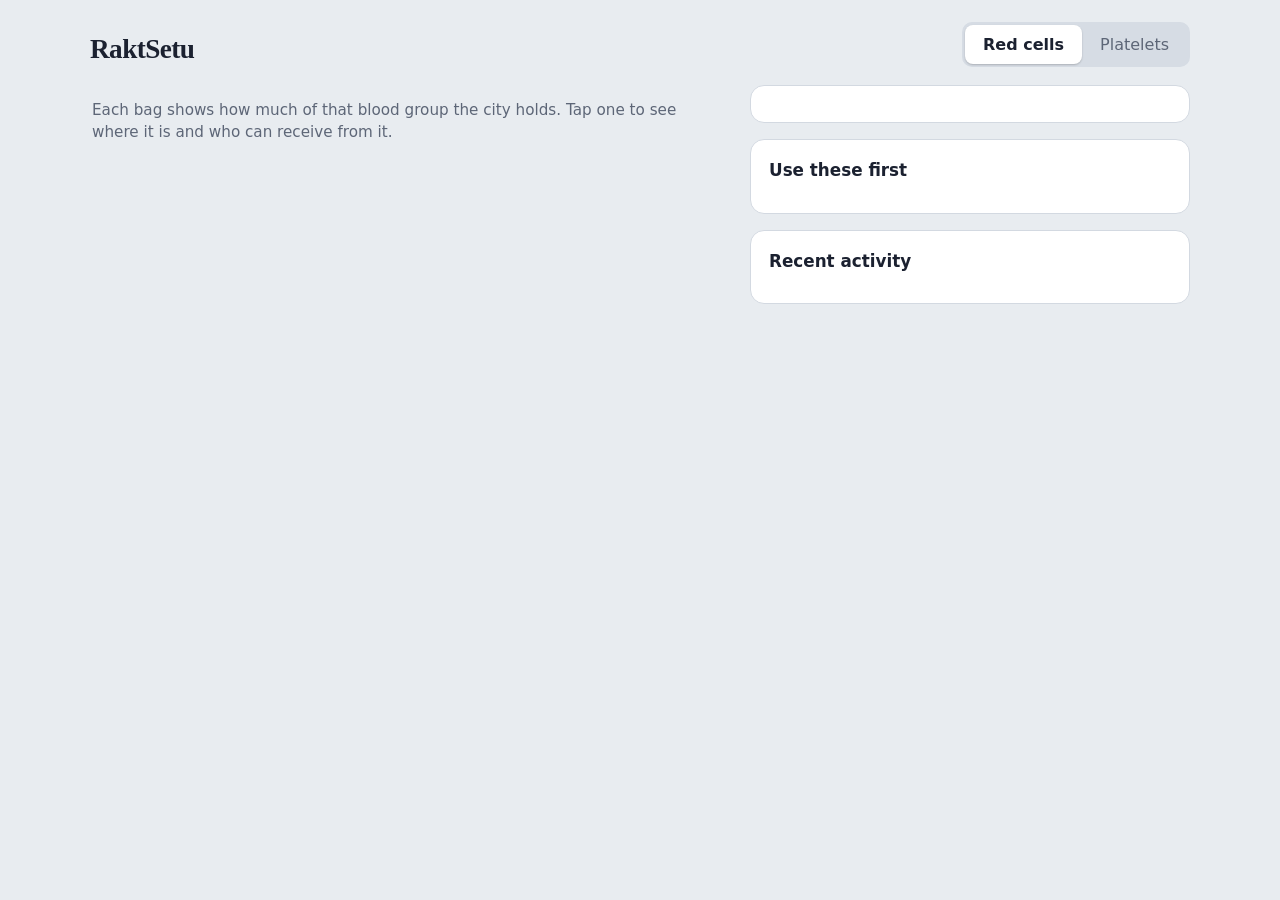
==== raktsetu/web/index.html @ bd55f9c9 "feat: phase 1 - compat engine, inventory, CLI and web UI" ====
<!doctype html>
<html lang="en"><head><meta charset="utf-8"><meta name="viewport" content="width=device-width,initial-scale=1">
<title>RaktSetu</title>
<style>
:root{--ground:#e8ecf0;--panel:#fff;--ink:#1b2130;--soft:#5d6677;--line:#d3d9e1;--blood:#b3122b;--blood-bg:#f8dde1;--amber:#a86a00;--amber-bg:#fbebc9;--ok:#0f6e5f;--focus:#2154d1;--liquid:var(--blood)}
body.plt{--liquid:#e0a21b}
*{box-sizing:border-box}
body{margin:0;background:var(--ground);color:var(--ink);font:16px/1.45 "Segoe UI",system-ui,-apple-system,sans-serif}
.wrap{max-width:1180px;margin:0 auto;padding:0 clamp(16px,4vw,40px)}
header{display:flex;flex-wrap:wrap;gap:12px 28px;align-items:end;justify-content:space-between;padding-top:22px;padding-bottom:18px}
.mark{font:700 1.7rem/1 Georgia,serif;letter-spacing:-.02em;margin:0}
.date{color:var(--soft);margin:4px 0 0;font-size:.95rem}
.seg{display:inline-flex;background:#d6dce4;border-radius:10px;padding:3px}
.seg button{border:0;background:none;padding:8px 18px;border-radius:8px;font:inherit;color:var(--soft);cursor:pointer}
.seg button[aria-pressed=true]{background:#fff;color:var(--ink);font-weight:600;box-shadow:0 1px 2px #0003}
main{display:grid;grid-template-columns:minmax(0,1.45fr) minmax(300px,1fr);gap:22px;padding-bottom:48px;align-items:start}
.bags{display:grid;grid-template-columns:repeat(4,1fr);gap:14px}
.bag{position:relative;aspect-ratio:3/4;border:2px solid var(--ink);border-radius:18px 18px 28px 28px;background:#fff;overflow:hidden;cursor:pointer;padding:0;display:grid;place-items:center;font:inherit;color:inherit;transition:transform .15s}
.bag:hover{transform:translateY(-3px)}
.bag::before{content:"";position:absolute;top:0;left:50%;width:30px;height:11px;margin-left:-15px;background:var(--ink);border-radius:0 0 7px 7px;z-index:2}
.fill{position:absolute;left:0;right:0;bottom:0;background:var(--liquid);opacity:.88;transition:height .6s cubic-bezier(.2,.8,.2,1)}
.fill::before{content:"";position:absolute;left:0;right:0;top:-7px;height:14px;background:var(--liquid);opacity:.88;border-radius:50%}
.label{position:relative;z-index:1;width:74%;background:#fff;border:1.5px solid var(--ink);border-radius:6px;padding:8px 6px 7px;text-align:center}
.label b{display:block;font:700 2.1rem/1 Rockwell,"Roboto Slab",Cambria,Georgia,serif}
.label b sup{font-size:.55em;vertical-align:.5em;margin-left:1px}
.label span{font-size:.85rem;color:var(--soft)}
.bag.low .label span{color:var(--blood);font-weight:700}
.bag.zero{border-style:dashed;background:repeating-linear-gradient(135deg,#fff 0 9px,#f4e6e8 9px 18px)}
.bag.zero .label span{color:var(--blood);font-weight:700}
.bag[aria-pressed=true]{outline:4px solid var(--focus);outline-offset:3px}
button:focus-visible,select:focus-visible,input:focus-visible{outline:3px solid var(--focus);outline-offset:2px}
.hint{color:var(--soft);margin:14px 2px 0;font-size:.95rem}
.side{display:grid;gap:16px}
.card{background:var(--panel);border:1px solid var(--line);border-radius:14px;padding:18px}
h2{font-size:1.05rem;margin:0 0 12px}
.empty{color:var(--soft);margin:0}
.row{display:flex;gap:12px;align-items:center;width:100%;text-align:left;border:0;background:none;font:inherit;color:inherit;padding:8px 6px;border-radius:8px;cursor:pointer}
.row:hover{background:#f2f4f7}
.days{flex:none;min-width:52px;text-align:center;font-weight:700;font-size:.85rem;padding:3px 8px;border-radius:99px;background:var(--amber-bg);color:var(--amber)}
.days.hot{background:var(--blood-bg);color:var(--blood)}
.row small{display:block;color:var(--soft)}
.detail h3{margin:0;font:700 2.3rem/1 Rockwell,Cambria,Georgia,serif}
.detail h3 sup{font-size:.55em}
.sub{color:var(--soft);margin:2px 0 14px}
.bank{display:grid;grid-template-columns:1fr 90px 28px;gap:10px;align-items:center;padding:5px 0;font-size:.95rem}
.meter{height:8px;background:#e6eaef;border-radius:4px;overflow:hidden}.meter i{display:block;height:100%;background:var(--liquid)}
.bank b{text-align:right}.bank b.z{color:var(--blood)}
.chips{display:flex;flex-wrap:wrap;gap:6px;margin:6px 0 16px}
.chip{border:1.5px solid var(--line);background:#fff;border-radius:99px;padding:3px 12px;font:600 .95rem Rockwell,Cambria,Georgia,serif;cursor:pointer}
.chip.exact{border-color:var(--ink)}.chip.univ{border-style:dashed}
.chip:hover{background:#f2f4f7}
.label2{font-weight:600;font-size:.92rem;margin:0}
.note{color:var(--soft);font-size:.85rem;margin:2px 0 0}
form{display:flex;flex-wrap:wrap;gap:8px;align-items:center;margin-top:8px}
select,input{font:inherit;border:1px solid var(--line);border-radius:8px;padding:8px;background:#fff;color:var(--ink)}
select{flex:1 1 160px}
.qty{display:flex;align-items:center;border:1px solid var(--line);border-radius:8px;overflow:hidden}
.qty button{border:0;background:#f2f4f7;width:34px;height:38px;font-size:1.2rem;cursor:pointer}
.qty input{width:48px;border:0;text-align:center;border-radius:0;padding:8px 0}
.go{flex:1 1 100%;border:0;background:var(--ink);color:#fff;font:inherit;font-weight:600;padding:11px;border-radius:8px;cursor:pointer}
.go:hover{background:#2c3550}
.log{list-style:none;margin:0;padding:0;font-size:.9rem;display:grid;gap:8px}
.log small{display:block;color:var(--soft)}
#toast{position:fixed;left:50%;bottom:24px;transform:translate(-50%,90px);background:var(--ink);color:#fff;padding:11px 18px;border-radius:10px;transition:transform .3s;max-width:90vw;z-index:9}
#toast.on{transform:translate(-50%,0)}#toast.err{background:var(--blood)}
@media(max-width:860px){main{grid-template-columns:1fr}.bags{grid-template-columns:repeat(2,1fr)}}
@media(prefers-reduced-motion:reduce){*{transition:none!important}}
</style></head>
<body>
<div class="wrap"><header>
  <div><h1 class="mark">RaktSetu</h1><p class="date" id="date"></p></div>
  <div class="seg" role="group" aria-label="Blood component">
    <button id="c-RBC" aria-pressed="true">Red cells</button><button id="c-PLT" aria-pressed="false">Platelets</button>
  </div>
</header>
<main>
  <section><div class="bags" id="bags"></div>
    <p class="hint" id="hint">Each bag shows how much of that blood group the city holds. Tap one to see where it is and who can receive from it.</p></section>
  <aside class="side">
    <div class="card detail" id="detail"></div>
    <div class="card"><h2>Use these first</h2><div id="exp"></div></div>
    <div class="card"><h2>Recent activity</h2><ul class="log" id="log"></ul></div>
  </aside>
</main></div>
<div id="toast" role="status"></div>
<script>
const $=s=>document.querySelector(s);
const esc=t=>String(t).replace(/[&<>"]/g,c=>({"&":"&amp;","<":"&lt;",">":"&gt;",'"':"&quot;"}[c]));
const G=g=>g.slice(0,-1)+"<sup>"+(g.endsWith("+")?"+":"\u2212")+"</sup>";
const NAME={RBC:"red cells",PLT:"platelets"};
const ACT={ADD_UNITS:"Stock added",SEED:"Demo data loaded",EXPIRE_SWEEP:"Expired units cleared"};
let S,comp="RBC",sel=null;

async function load(){S=await (await fetch("/api/state")).json();render()}
const total=g=>Object.values(S.stock[comp][g]).reduce((a,b)=>a+b,0);

function render(){
  document.body.classList.toggle("plt",comp==="PLT");
  $("#c-RBC").setAttribute("aria-pressed",comp==="RBC");$("#c-PLT").setAttribute("aria-pressed",comp==="PLT");
  $("#date").textContent=new Date(S.today+"T00:00").toLocaleDateString("en-IN",{weekday:"long",day:"numeric",month:"long",year:"numeric"})+". Demo data, fictional banks.";
  const max=Math.max(1,...S.groups.map(total));
  $("#bags").innerHTML=S.groups.map(g=>{const n=total(g),h=n?Math.max(14,n/max*88):0;
    return `<button class="bag ${n===0?"zero":n<=2?"low":""}" data-g="${g}" aria-pressed="${sel===g}" aria-label="${g}, ${n} units">
      <div class="fill" style="height:${h}%"></div>
      <div class="label"><b>${G(g)}</b><span>${n===0?"None left":n<=2?n+" left":n+" units"}</span></div></button>`}).join("");
  $("#exp").innerHTML=S.expiring.length?S.expiring.map((r,i)=>{const d=Math.round((new Date(r.expires_on)-new Date(S.today))/864e5);
    return `<button class="row" data-i="${i}"><span class="days ${d<=1?"hot":""}">${d===0?"today":d+" day"+(d>1?"s":"")}</span>
      <span>${r.n} \u00d7 ${G(r.blood_group)} ${NAME[r.component]}<small>${esc(r.bank)}</small></span></button>`}).join(""):'<p class="empty">Nothing expires in the next 3 days.</p>';
  $("#log").innerHTML=S.audit.map(a=>`<li>${ACT[a.action]||esc(a.action)}<small>${esc(a.detail)}</small></li>`).join("");
  detail();
}

function detail(){
  const el=$("#detail");
  if(!sel){el.innerHTML='<h2>Pick a blood group</h2><p class="empty">Tap a bag to see which banks hold it, who can receive from it, and to add stock.</p>';return}
  const per=S.stock[comp][sel],n=total(sel),mx=Math.max(1,...Object.values(per));
  const from=S.receive_from[comp][sel];
  el.innerHTML=`<h3>${G(sel)}</h3><p class="sub">${n} unit${n===1?"":"s"} of ${NAME[comp]} across ${Object.values(per).filter(x=>x).length} of ${S.banks.length} banks</p>
  ${S.banks.map(b=>`<div class="bank"><span>${esc(b.name)}</span><span class="meter"><i style="width:${per[b.id]/mx*100}%"></i></span><b class="${per[b.id]?"":"z"}">${per[b.id]}</b></div>`).join("")}
  <p class="label2" style="margin-top:16px">A ${G(sel)} patient can receive from</p>
  <div class="chips">${from.map((g,i)=>`<button class="chip ${i===0?"exact":g==="O-"&&comp==="RBC"?"univ":""}" data-g="${g}" title="${i===0?"Exact match, best choice":g==="O-"&&comp==="RBC"?"Universal donor: save for those who need it":"Substitute"}">${G(g)}</button>`).join("")}</div>
  <p class="note">Best match first. O\u2212 is the universal donor, so it is listed last on purpose.</p>
  <p class="label2" style="margin-top:16px">Add ${G(sel)} ${NAME[comp]}</p>
  <form id="add"><select id="bank">${S.banks.map(b=>`<option value="${b.id}">${esc(b.name)}</option>`).join("")}</select>
    <div class="qty"><button type="button" data-d="-1" aria-label="Fewer">\u2212</button><input id="qty" type="number" min="1" max="50" value="1" aria-label="Quantity"><button type="button" data-d="1" aria-label="More">+</button></div>
    <button class="go">Add to stock</button></form>`;
}

function toast(m,err){const t=$("#toast");t.textContent=m;t.className="on"+(err?" err":"");clearTimeout(t.h);t.h=setTimeout(()=>t.className="",3200)}

document.addEventListener("click",e=>{
  const t=e.target.closest("button");if(!t)return;
  if(t.id==="c-RBC"||t.id==="c-PLT"){comp=t.id.slice(2);return render()}
  if(t.dataset.g){sel=t.dataset.g;return render()}
  if(t.classList.contains("row")){const r=S.expiring[t.dataset.i];comp=r.component;sel=r.blood_group;return render()}
  if(t.dataset.d){const q=$("#qty");q.value=Math.min(50,Math.max(1,+q.value+ +t.dataset.d))}
});
document.addEventListener("submit",async e=>{
  e.preventDefault();
  const res=await fetch("/api/add",{method:"POST",body:JSON.stringify({bank_id:$("#bank").value,group:sel,component:comp,qty:$("#qty").value})});
  const d=await res.json();
  if(!res.ok)return toast(d.error,true);
  const q=$("#qty").value;await load();
  toast(`Added ${q} \u00d7 ${sel} ${NAME[comp]} to ${d.bank}. Expires ${new Date(d.expires).toLocaleDateString("en-IN",{day:"numeric",month:"short"})}.`);
});
load();
</script></body></html>
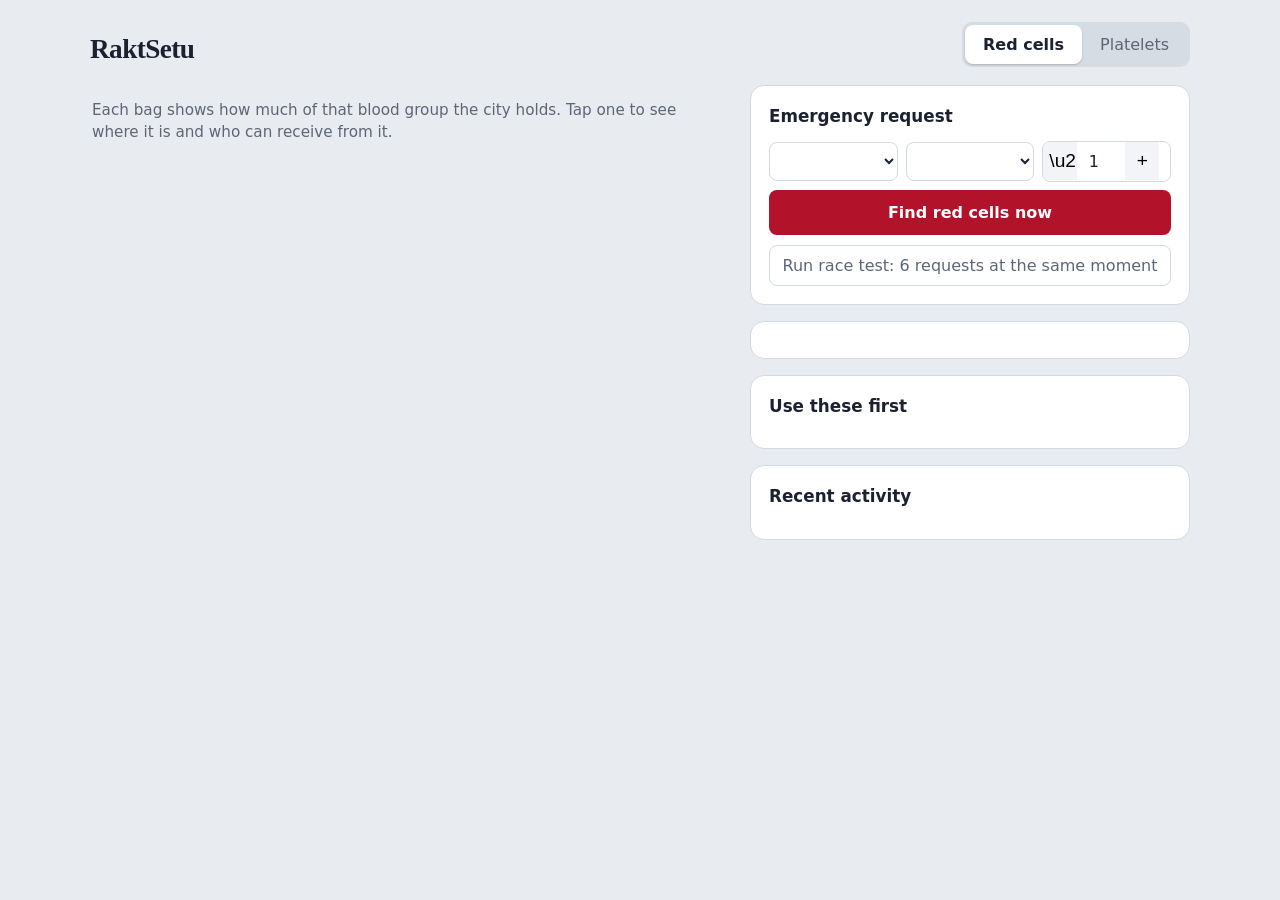
==== commit df15ef8d: "feat: phase 3 - emergency routing, atomic reservation, race test" ====
--- a/raktsetu/web/index.html
+++ b/raktsetu/web/index.html
@@ -63,6 +63,12 @@
 .log small{display:block;color:var(--soft)}
 #toast{position:fixed;left:50%;bottom:24px;transform:translate(-50%,90px);background:var(--ink);color:#fff;padding:11px 18px;border-radius:10px;transition:transform .3s;max-width:90vw;z-index:9}
 #toast.on{transform:translate(-50%,0)}#toast.err{background:var(--blood)}
+.go.red{background:var(--blood)}.go.red:hover{background:#8f0e22}
+.req select,.req .qty{flex:1 1 120px}
+.res{margin-top:14px;border-top:1px solid var(--line);padding-top:12px}
+.res h3{font-size:1.05rem;margin:0 0 4px}.res ul{margin:6px 0 10px;padding-left:18px;color:var(--soft);font-size:.92rem}
+.two{display:flex;gap:8px;flex-wrap:wrap}.two button,.ghost{border:1px solid var(--line);background:#fff;border-radius:8px;padding:8px 12px;font:inherit;cursor:pointer}
+.two button:hover,.ghost:hover{background:#f2f4f7}.ghost{margin-top:10px;width:100%;color:var(--soft)}
 @media(max-width:860px){main{grid-template-columns:1fr}.bags{grid-template-columns:repeat(2,1fr)}}
 @media(prefers-reduced-motion:reduce){*{transition:none!important}}
 </style></head>
@@ -77,6 +83,12 @@
   <section><div class="bags" id="bags"></div>
     <p class="hint" id="hint">Each bag shows how much of that blood group the city holds. Tap one to see where it is and who can receive from it.</p></section>
   <aside class="side">
+    <div class="card req"><h2>Emergency request</h2>
+      <form id="rf"><select id="rh" aria-label="Hospital"></select><select id="rg" aria-label="Blood group"></select>
+      <div class="qty"><button type="button" data-q="-1" aria-label="Fewer">\u2212</button><input id="rq" type="number" min="1" max="10" value="1" aria-label="Units"><button type="button" data-q="1" aria-label="More">+</button></div>
+      <button class="go red">Find <span id="rc">red cells</span> now</button></form>
+      <div id="rres"></div>
+      <button class="ghost" id="race">Run race test: 6 requests at the same moment</button></div>
     <div class="card detail" id="detail"></div>
     <div class="card"><h2>Use these first</h2><div id="exp"></div></div>
     <div class="card"><h2>Recent activity</h2><ul class="log" id="log"></ul></div>
@@ -107,7 +119,7 @@
     return `<button class="row" data-i="${i}"><span class="days ${d<=1?"hot":""}">${d===0?"today":d+" day"+(d>1?"s":"")}</span>
       <span>${r.n} \u00d7 ${G(r.blood_group)} ${NAME[r.component]}<small>${esc(r.bank)}</small></span></button>`}).join(""):'<p class="empty">Nothing expires in the next 3 days.</p>';
   $("#log").innerHTML=S.audit.map(a=>`<li>${ACT[a.action]||esc(a.action)}<small>${esc(a.detail)}</small></li>`).join("");
-  detail();
+  detail();fillReq();
 }
 
 function detail(){
@@ -128,8 +140,14 @@
 
 function toast(m,err){const t=$("#toast");t.textContent=m;t.className="on"+(err?" err":"");clearTimeout(t.h);t.h=setTimeout(()=>t.className="",3200)}
 
-document.addEventListener("click",e=>{
+document.addEventListener("click",async e=>{
   const t=e.target.closest("button");if(!t)return;
+  if(t.dataset.q){const q=$("#rq");q.value=Math.min(10,Math.max(1,+q.value+ +t.dataset.q));return}
+  if(t.dataset.act){const[ok,d]=await post("/api/request/"+t.dataset.act,{request_id:t.dataset.rid});if(!ok)return toast(d.error,true);
+    $("#rres").innerHTML="";await load();return toast(t.dataset.act==="issue"?"Marked as issued.":"Reservation cancelled, units are back in stock.")}
+  if(t.id==="race"){t.disabled=true;t.textContent="Running...";const[ok,d]=await post("/api/race",{group:$("#rg").value,component:comp});
+    t.disabled=false;t.textContent="Run race test: 6 requests at the same moment";if(!ok)return toast(d.error,true);await load();
+    $("#rres").innerHTML=`<div class="res"><h3>Race test: ${d.requests} requests at once</h3><p class="empty">${d.supply} compatible unit${d.supply===1?"":"s"} in the city. <b>${d.served} served</b>, ${d.turned_away} turned away, ${d.rerouted} rerouted after losing a race. <b>${d.oversold} oversold.</b> Stock restored afterwards.</p></div>`;return}
   if(t.id==="c-RBC"||t.id==="c-PLT"){comp=t.id.slice(2);return render()}
   if(t.dataset.g){sel=t.dataset.g;return render()}
   if(t.classList.contains("row")){const r=S.expiring[t.dataset.i];comp=r.component;sel=r.blood_group;return render()}
@@ -137,11 +155,29 @@
 });
 document.addEventListener("submit",async e=>{
   e.preventDefault();
+  if(e.target.id==="rf")return reqSubmit();
   const res=await fetch("/api/add",{method:"POST",body:JSON.stringify({bank_id:$("#bank").value,group:sel,component:comp,qty:$("#qty").value})});
   const d=await res.json();
   if(!res.ok)return toast(d.error,true);
   const q=$("#qty").value;await load();
   toast(`Added ${q} \u00d7 ${sel} ${NAME[comp]} to ${d.bank}. Expires ${new Date(d.expires).toLocaleDateString("en-IN",{day:"numeric",month:"short"})}.`);
 });
+async function post(u,b){const r=await fetch(u,{method:"POST",body:JSON.stringify(b)});return[r.ok,await r.json()]}
+function fillReq(){
+  if(!$("#rh").options.length){$("#rh").innerHTML=S.hospitals.map(x=>`<option value="${x.id}">${esc(x.name)}${x.verified?"":" (not verified)"}</option>`).join("");
+    $("#rg").innerHTML=S.groups.map(g=>`<option>${g}</option>`).join("")}
+  if(sel)$("#rg").value=sel;$("#rc").textContent=NAME[comp]}
+async function reqSubmit(){
+  const g=$("#rg").value,[ok,d]=await post("/api/request",{hospital_id:$("#rh").value,group:g,component:comp,qty:$("#rq").value});
+  if(!ok)return toast(d.error,true);
+  await load();
+  if(d.status!=="reserved"){$("#rres").innerHTML='<div class="res"><h3>Nothing available</h3><p class="empty">No bank can supply this right now.</p></div>';return}
+  const b=d.bank,alt=d.ranking.slice(1,3);
+  $("#rres").innerHTML=`<div class="res"><h3>Reserved: ${b.units.replace(/([ABO]+)([+-])/g,(m,x,y)=>x+(y==="-"?"\u2212":"+"))} ${NAME[comp]}</h3>
+    <p class="empty"><b style="color:var(--ink)">${esc(b.bank)}</b>, ${b.km} km away. Held until ${new Date(d.hold_until).toLocaleTimeString("en-IN",{hour:"2-digit",minute:"2-digit"})}.</p>
+    ${d.fallthroughs.length?`<p class="note">Lost the race at ${esc(d.fallthroughs.join(", "))} and rerouted automatically.</p>`:""}
+    <p class="label2" style="margin-top:10px">Why this bank</p><ul>${b.why.map(w=>`<li>${esc(w)}</li>`).join("")}</ul>
+    ${alt.length?`<p class="note">Also considered: ${alt.map(a=>esc(a.bank)+" ("+a.score+")").join(", ")}. This bank scored ${b.score}.</p>`:""}
+    <div class="two"><button data-act="issue" data-rid="${d.request_id}">Mark as issued</button><button data-act="cancel" data-rid="${d.request_id}">Cancel and release</button></div></div>`}
 load();
 </script></body></html>
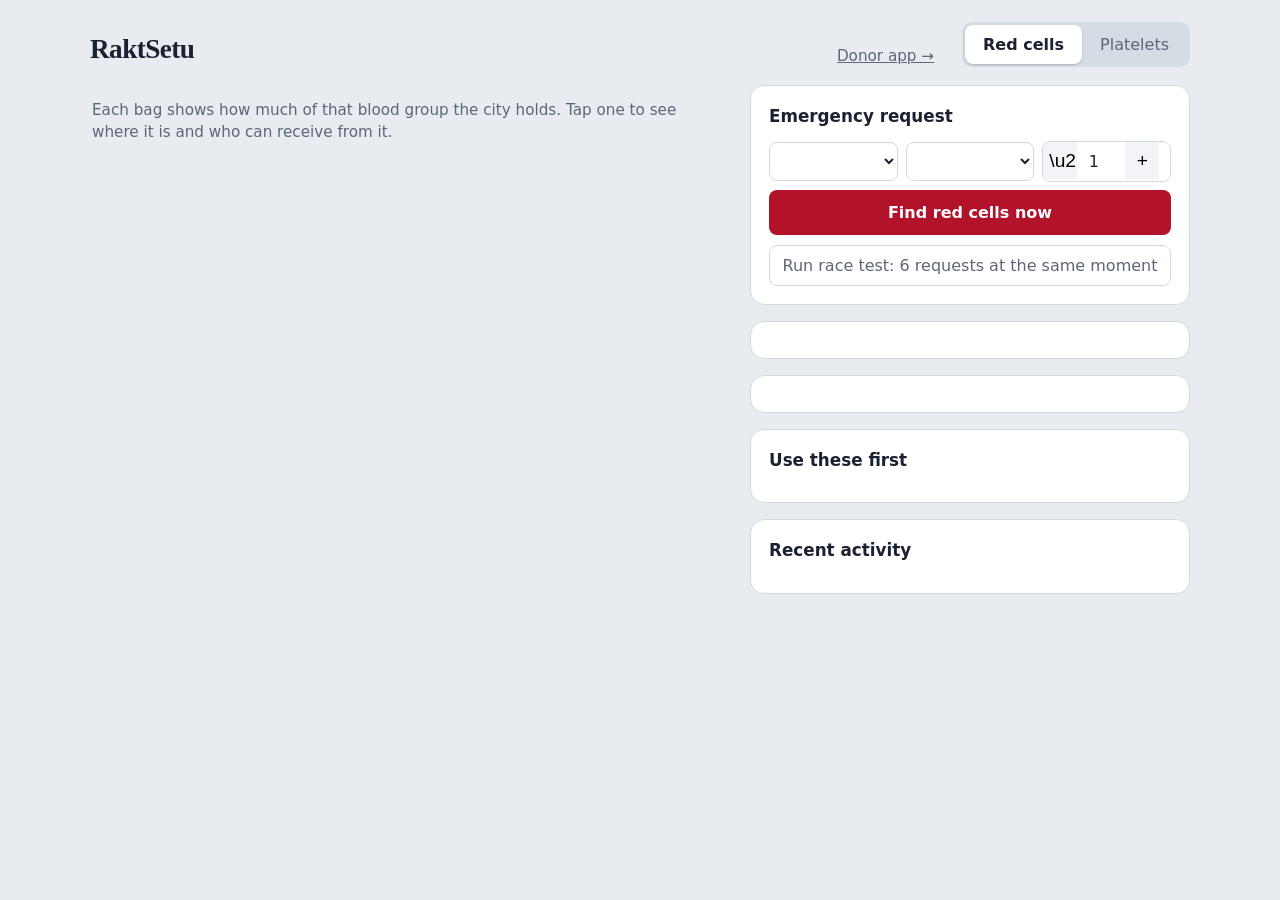
==== commit 38b6d65c: "feat: phase 4 - donor eligibility, wave alerts, atomic accept, OTP login, /donor page" ====
--- a/raktsetu/web/index.html
+++ b/raktsetu/web/index.html
@@ -69,12 +69,16 @@
 .res h3{font-size:1.05rem;margin:0 0 4px}.res ul{margin:6px 0 10px;padding-left:18px;color:var(--soft);font-size:.92rem}
 .two{display:flex;gap:8px;flex-wrap:wrap}.two button,.ghost{border:1px solid var(--line);background:#fff;border-radius:8px;padding:8px 12px;font:inherit;cursor:pointer}
 .two button:hover,.ghost:hover{background:#f2f4f7}.ghost{margin-top:10px;width:100%;color:var(--soft)}
+.toplink{color:var(--soft);font-size:.95rem;margin-left:auto}
+.call{border-top:1px solid var(--line);padding:10px 0;font-size:.92rem}.call:first-of-type{border-top:0}
+.call b.open{color:var(--blood)}.call b.covered{color:var(--ok)}.call small{display:block;color:var(--soft)}
 @media(max-width:860px){main{grid-template-columns:1fr}.bags{grid-template-columns:repeat(2,1fr)}}
 @media(prefers-reduced-motion:reduce){*{transition:none!important}}
 </style></head>
 <body>
 <div class="wrap"><header>
   <div><h1 class="mark">RaktSetu</h1><p class="date" id="date"></p></div>
+  <a class="toplink" href="/donor">Donor app &rarr;</a>
   <div class="seg" role="group" aria-label="Blood component">
     <button id="c-RBC" aria-pressed="true">Red cells</button><button id="c-PLT" aria-pressed="false">Platelets</button>
   </div>
@@ -89,6 +93,7 @@
       <button class="go red">Find <span id="rc">red cells</span> now</button></form>
       <div id="rres"></div>
       <button class="ghost" id="race">Run race test: 6 requests at the same moment</button></div>
+    <div class="card" id="calls"></div>
     <div class="card detail" id="detail"></div>
     <div class="card"><h2>Use these first</h2><div id="exp"></div></div>
     <div class="card"><h2>Recent activity</h2><ul class="log" id="log"></ul></div>
@@ -119,7 +124,15 @@
     return `<button class="row" data-i="${i}"><span class="days ${d<=1?"hot":""}">${d===0?"today":d+" day"+(d>1?"s":"")}</span>
       <span>${r.n} \u00d7 ${G(r.blood_group)} ${NAME[r.component]}<small>${esc(r.bank)}</small></span></button>`}).join(""):'<p class="empty">Nothing expires in the next 3 days.</p>';
   $("#log").innerHTML=S.audit.map(a=>`<li>${ACT[a.action]||esc(a.action)}<small>${esc(a.detail)}</small></li>`).join("");
-  detail();fillReq();
+  calls();detail();fillReq();
+}
+
+function calls(){
+  const open=S.calls.some(c=>c.status==="open");
+  $("#calls").innerHTML=`<h2>Donor calls</h2>${S.calls.length?S.calls.map(c=>`<div class="call"><b class="${c.status}">${c.status==="open"?"Open":c.status==="covered"?"Covered":"Closed"}</b> ${c.slots_needed} \u00d7 ${G(c.blood_group)} ${NAME[c.component]} at ${esc(c.bank)}
+    <small>${c.slots_filled}/${c.slots_needed} donors confirmed. Wave ${c.wave} of ${S.waves}, ${c.alerted} alerted${c.declined?", "+c.declined+" passed":""}.</small><small>${esc(c.hospital?"For "+c.hospital:c.reason)}</small>
+    ${c.status==="open"&&c.alerted?`<button class="ghost" style="margin-top:6px;padding:5px 10px" data-call="race" data-id="${c.id}">Simulate: all alerted donors accept at once</button>`:""}</div>`).join(""):'<p class="empty">No open calls. Donors are alerted automatically when a request cannot be covered from stock.</p>'}
+  <div class="two" style="margin-top:10px"><button data-call="scan">Scan for low stock</button><button data-call="tick" ${open?"":"disabled"} title="Normally waves widen after ${S.wave_timeout_min} minutes">Skip wait: next wave</button></div>`;
 }
 
 function detail(){
@@ -142,6 +155,12 @@
 
 document.addEventListener("click",async e=>{
   const t=e.target.closest("button");if(!t)return;
+  if(t.dataset.call){
+    if(t.dataset.call==="scan"){const[ok,d]=await post("/api/calls/scan",{});if(!ok)return toast(d.error,true);await load();return toast(d.opened.length?`Called donors for ${d.opened.map(o=>o.blood_group).join(", ")}.`:"No group is critically low.")}
+    if(t.dataset.call==="tick"){const[ok,d]=await post("/api/calls/tick",{force:true});if(!ok)return toast(d.error,true);await load();return toast(d.moved.length?"Moved to the next wave.":"Nothing to escalate.")}
+    if(t.dataset.call==="race"){t.disabled=true;const[ok,d]=await post("/api/calls/race",{call_id:t.dataset.id});if(!ok){t.disabled=false;return toast(d.error,true)}await load();
+      return toast(`${d.donors} donors accepted at once for ${d.slots} slot${d.slots===1?"":"s"}: ${d.won} won, ${d.covered} saw \"already covered\". Overbooked: ${d.overbooked}.`)}
+  }
   if(t.dataset.q){const q=$("#rq");q.value=Math.min(10,Math.max(1,+q.value+ +t.dataset.q));return}
   if(t.dataset.act){const[ok,d]=await post("/api/request/"+t.dataset.act,{request_id:t.dataset.rid});if(!ok)return toast(d.error,true);
     $("#rres").innerHTML="";await load();return toast(t.dataset.act==="issue"?"Marked as issued.":"Reservation cancelled, units are back in stock.")}
@@ -171,7 +190,8 @@
   const g=$("#rg").value,[ok,d]=await post("/api/request",{hospital_id:$("#rh").value,group:g,component:comp,qty:$("#rq").value});
   if(!ok)return toast(d.error,true);
   await load();
-  if(d.status!=="reserved"){$("#rres").innerHTML='<div class="res"><h3>Nothing available</h3><p class="empty">No bank can supply this right now.</p></div>';return}
+  if(d.status!=="reserved"){const dc=d.donor_call,msg=dc?(dc.existing?"A donor call is already open.":dc.alerted+" nearby eligible donor"+(dc.alerted===1?"":"s")+" alerted."):"";
+    $("#rres").innerHTML=`<div class="res"><h3>Nothing available</h3><p class="empty">No bank can supply this right now. ${msg?"<b>"+msg+"</b>":""}</p></div>`;return}
   const b=d.bank,alt=d.ranking.slice(1,3);
   $("#rres").innerHTML=`<div class="res"><h3>Reserved: ${b.units.replace(/([ABO]+)([+-])/g,(m,x,y)=>x+(y==="-"?"\u2212":"+"))} ${NAME[comp]}</h3>
     <p class="empty"><b style="color:var(--ink)">${esc(b.bank)}</b>, ${b.km} km away. Held until ${new Date(d.hold_until).toLocaleTimeString("en-IN",{hour:"2-digit",minute:"2-digit"})}.</p>
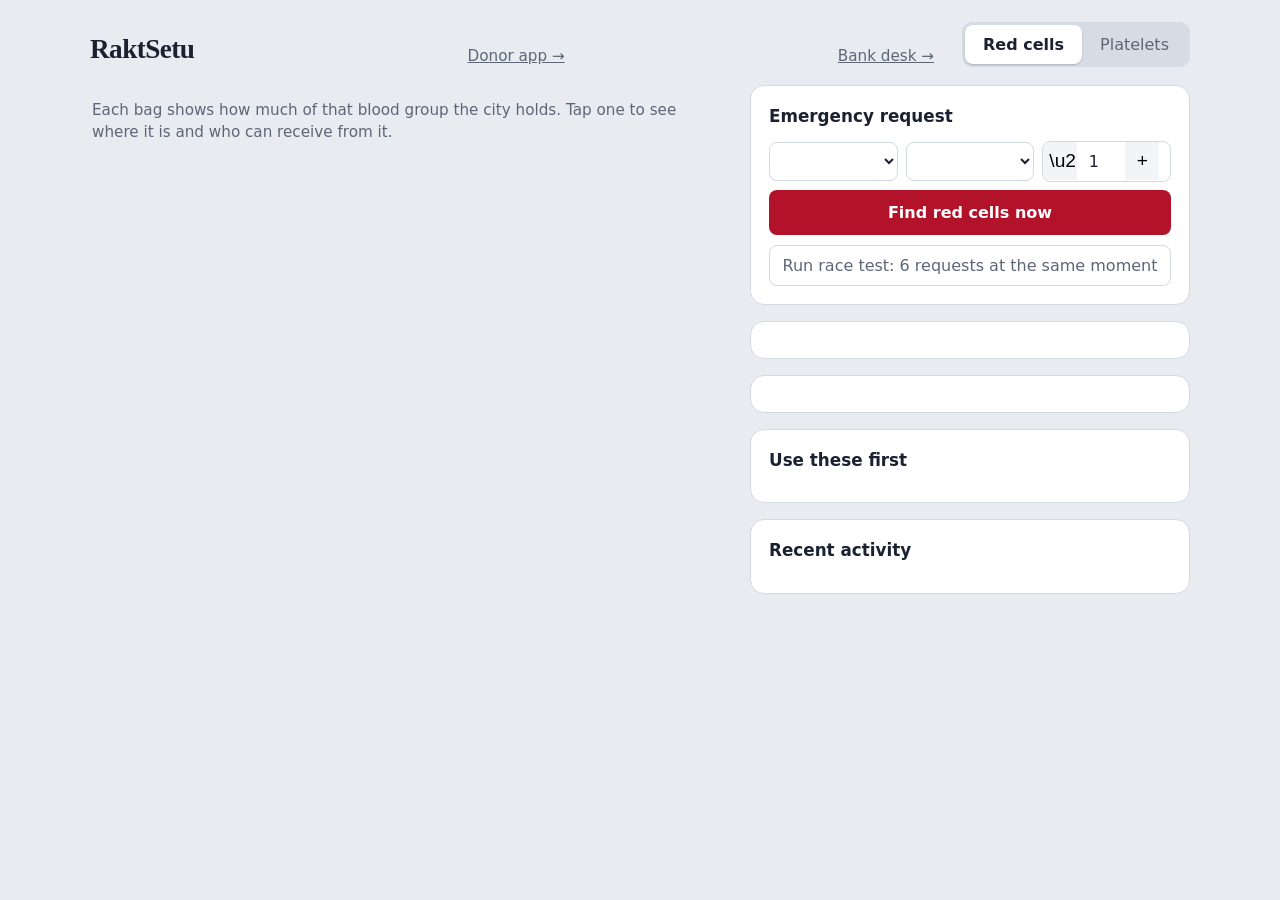
==== commit f2924bdd: "Build RaktSetu Phase 5" ====
--- a/raktsetu/web/index.html
+++ b/raktsetu/web/index.html
@@ -78,7 +78,7 @@
 <body>
 <div class="wrap"><header>
   <div><h1 class="mark">RaktSetu</h1><p class="date" id="date"></p></div>
-  <a class="toplink" href="/donor">Donor app &rarr;</a>
+  <a class="toplink" href="/donor">Donor app &rarr;</a><a class="toplink" href="/bank">Bank desk &rarr;</a>
   <div class="seg" role="group" aria-label="Blood component">
     <button id="c-RBC" aria-pressed="true">Red cells</button><button id="c-PLT" aria-pressed="false">Platelets</button>
   </div>
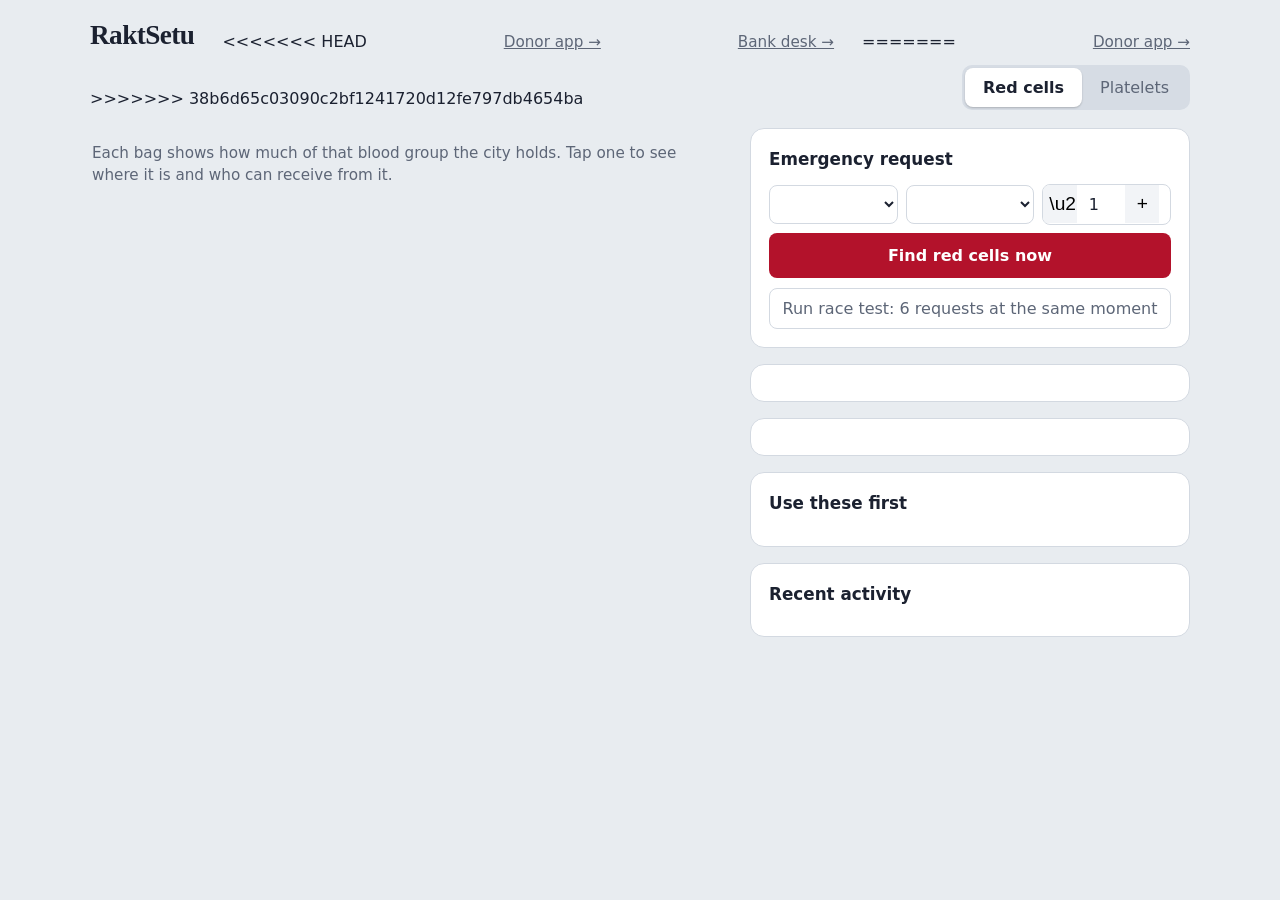
==== commit af29450f: "Merge GitHub files with RaktSetu Phase 5" ====
--- a/raktsetu/web/index.html
+++ b/raktsetu/web/index.html
@@ -78,7 +78,11 @@
 <body>
 <div class="wrap"><header>
   <div><h1 class="mark">RaktSetu</h1><p class="date" id="date"></p></div>
+<<<<<<< HEAD
   <a class="toplink" href="/donor">Donor app &rarr;</a><a class="toplink" href="/bank">Bank desk &rarr;</a>
+=======
+  <a class="toplink" href="/donor">Donor app &rarr;</a>
+>>>>>>> 38b6d65c03090c2bf1241720d12fe797db4654ba
   <div class="seg" role="group" aria-label="Blood component">
     <button id="c-RBC" aria-pressed="true">Red cells</button><button id="c-PLT" aria-pressed="false">Platelets</button>
   </div>
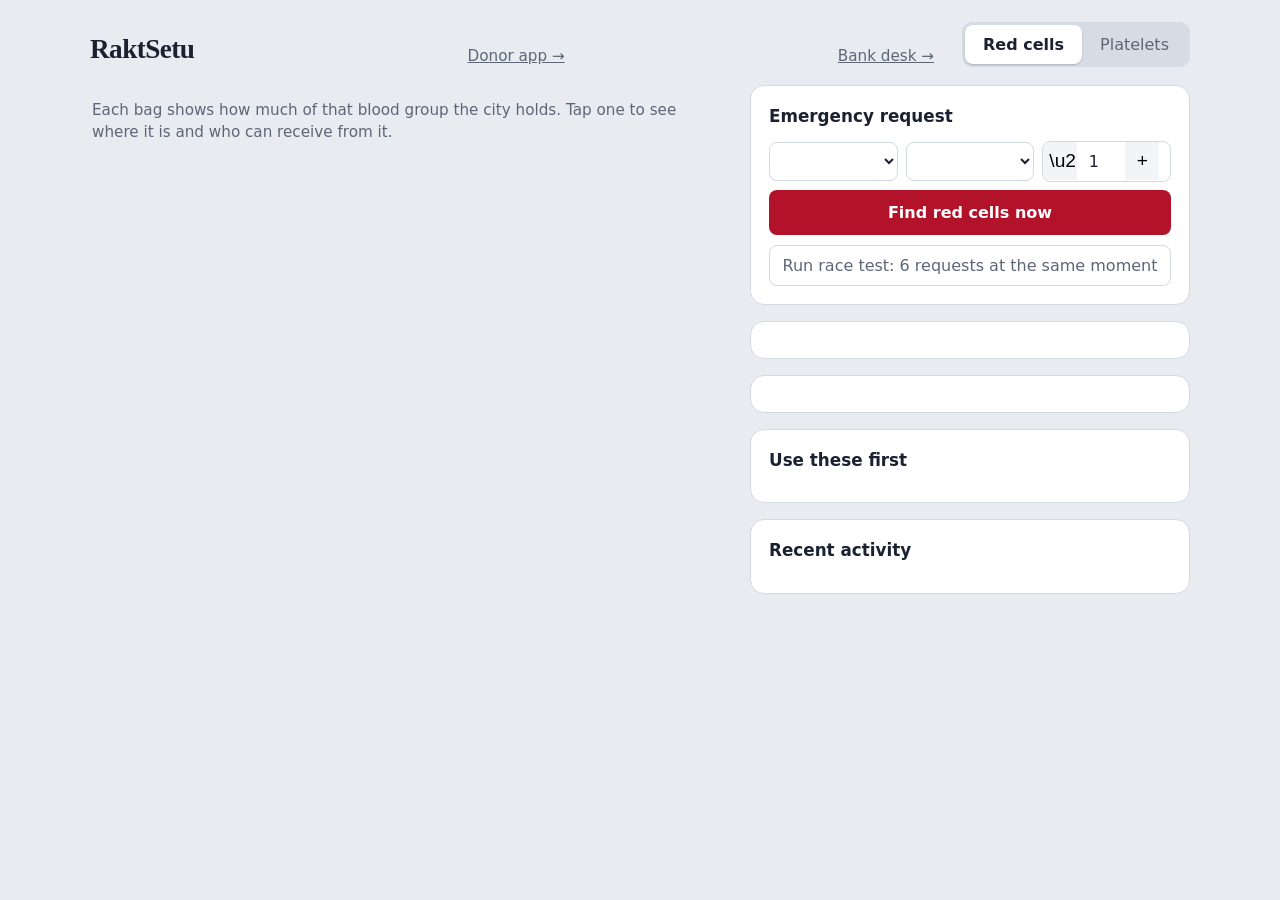
==== commit 070fc454: "Remove merge conflict markers" ====
--- a/raktsetu/web/index.html
+++ b/raktsetu/web/index.html
@@ -78,11 +78,7 @@
 <body>
 <div class="wrap"><header>
   <div><h1 class="mark">RaktSetu</h1><p class="date" id="date"></p></div>
-<<<<<<< HEAD
   <a class="toplink" href="/donor">Donor app &rarr;</a><a class="toplink" href="/bank">Bank desk &rarr;</a>
-=======
-  <a class="toplink" href="/donor">Donor app &rarr;</a>
->>>>>>> 38b6d65c03090c2bf1241720d12fe797db4654ba
   <div class="seg" role="group" aria-label="Blood component">
     <button id="c-RBC" aria-pressed="true">Red cells</button><button id="c-PLT" aria-pressed="false">Platelets</button>
   </div>
